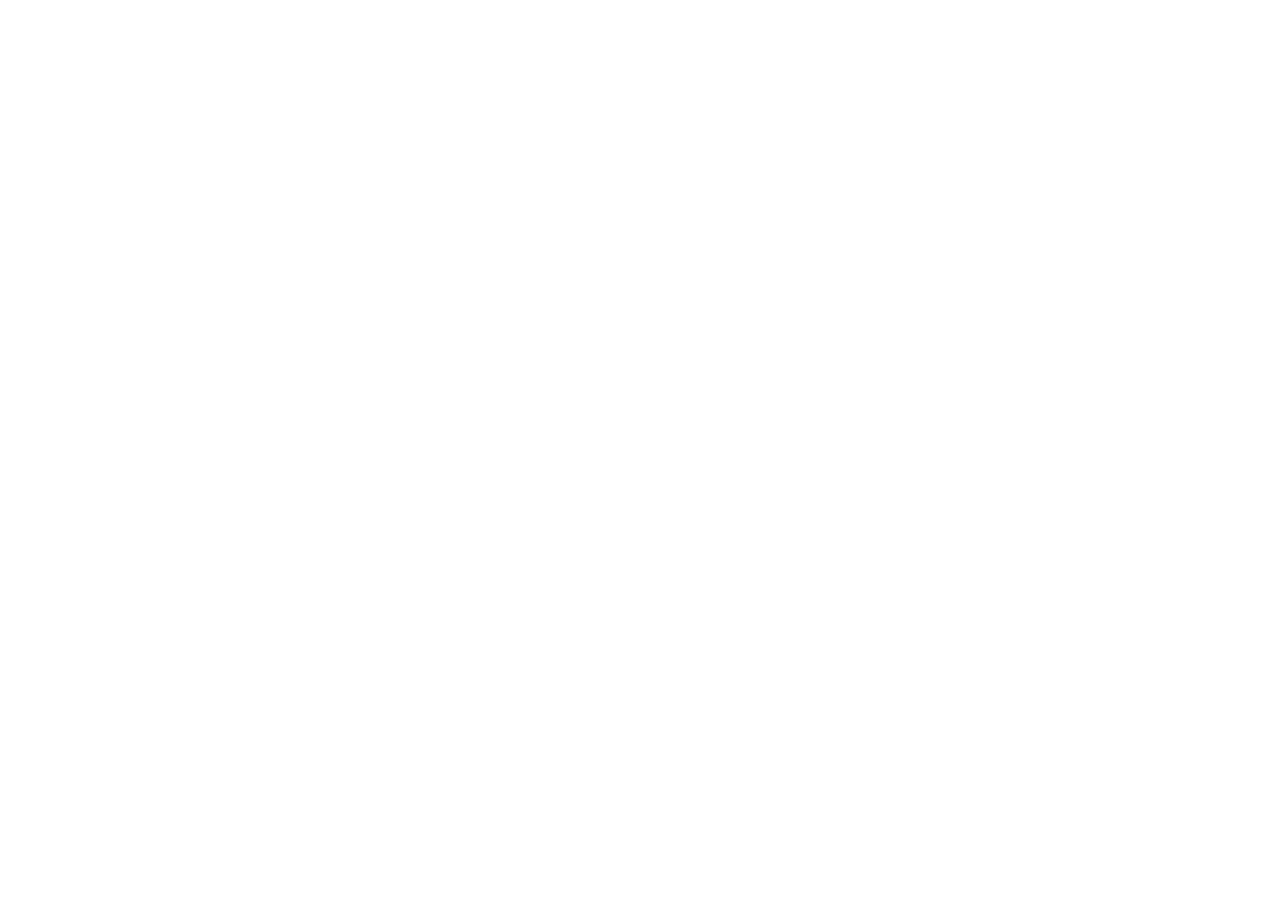
==== index.html @ c0801d6c "Created file setup, created HTML file" ====
<!doctype html>
<html>
<head>
	<meta charset="UTF-8">
	<meta name="handheldfriendly" content="true">
	<meta name="mobileoptimized" content="240">
	<meta name="viewport" content="width=device-width,intial-scale=1">
	<meta name="description" content="Hey, I'm Dani. This is my website.">
	<link href="css/grid.css" rel="stylesheet">
	<link href="css/general.css" rel="stylesheet">
	<title>Meet Dani</title>
</head>
<body>
    
    
    
</body>
</html>
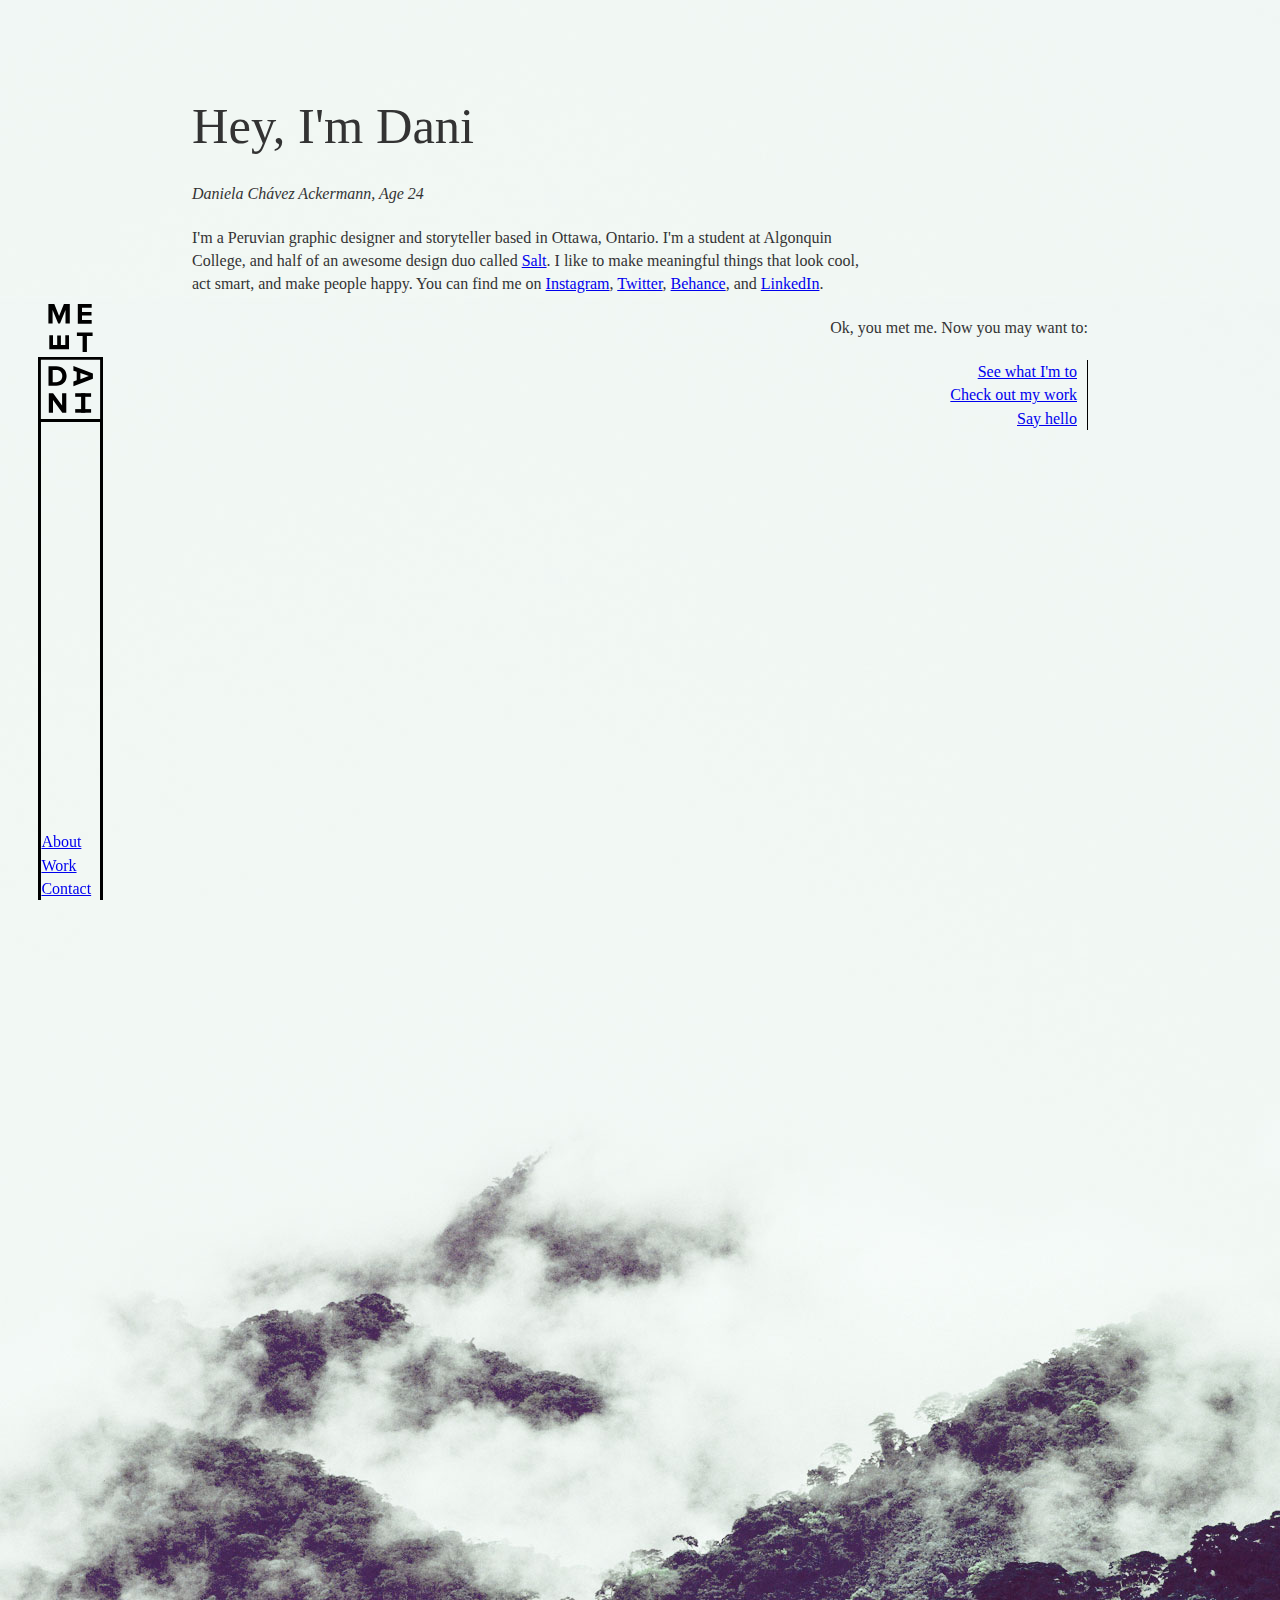
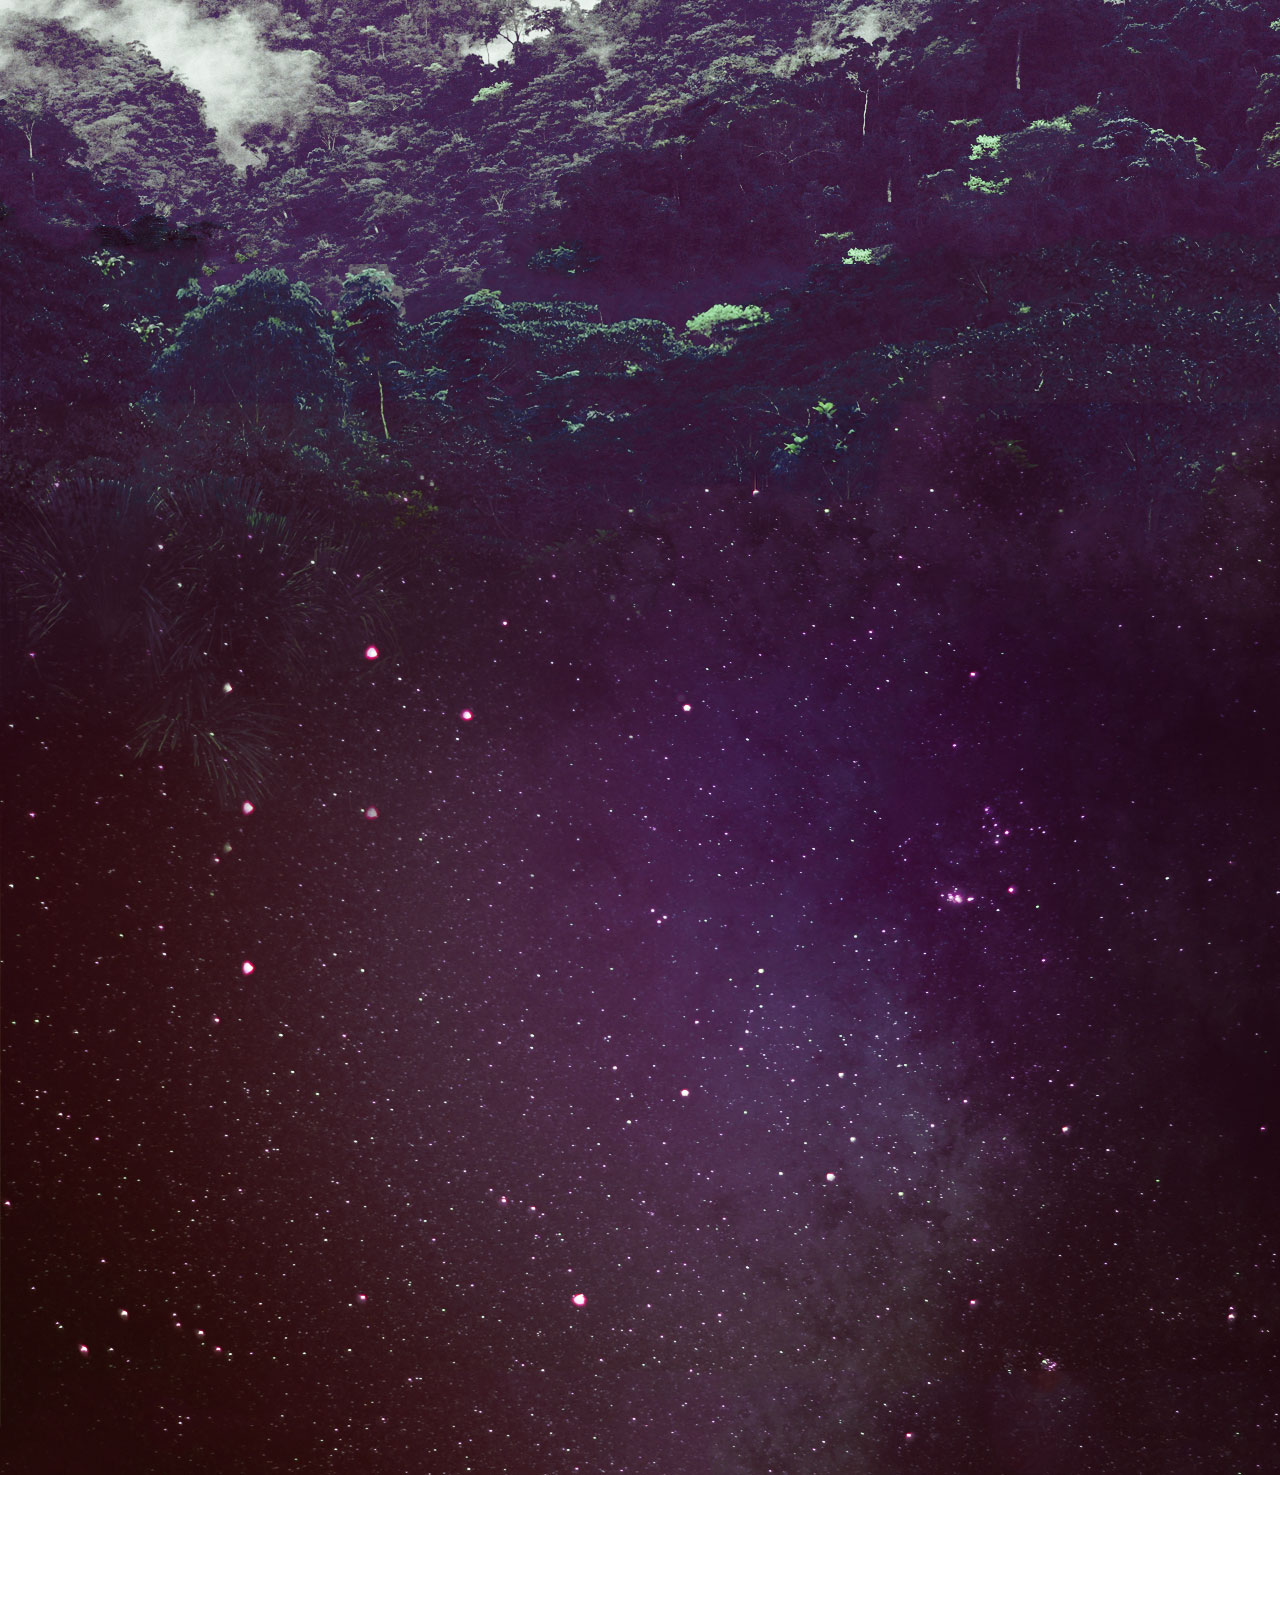
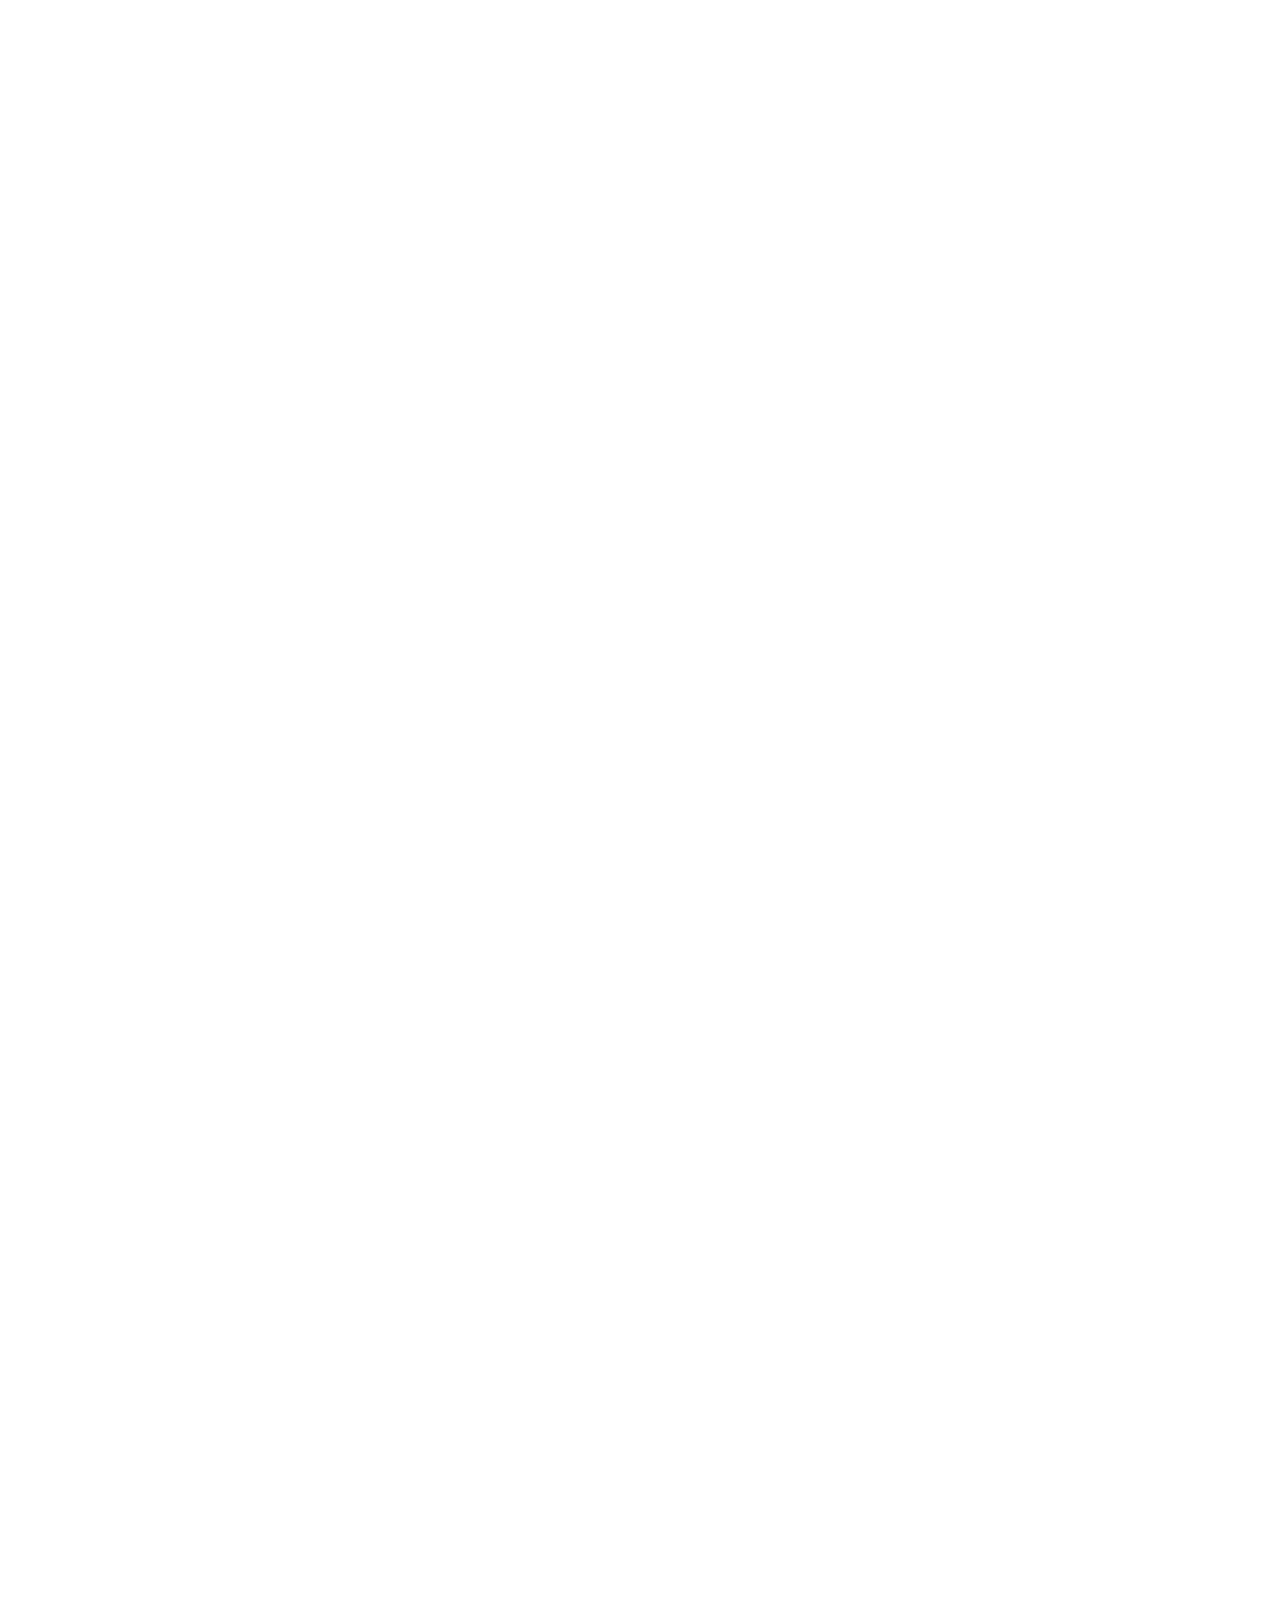
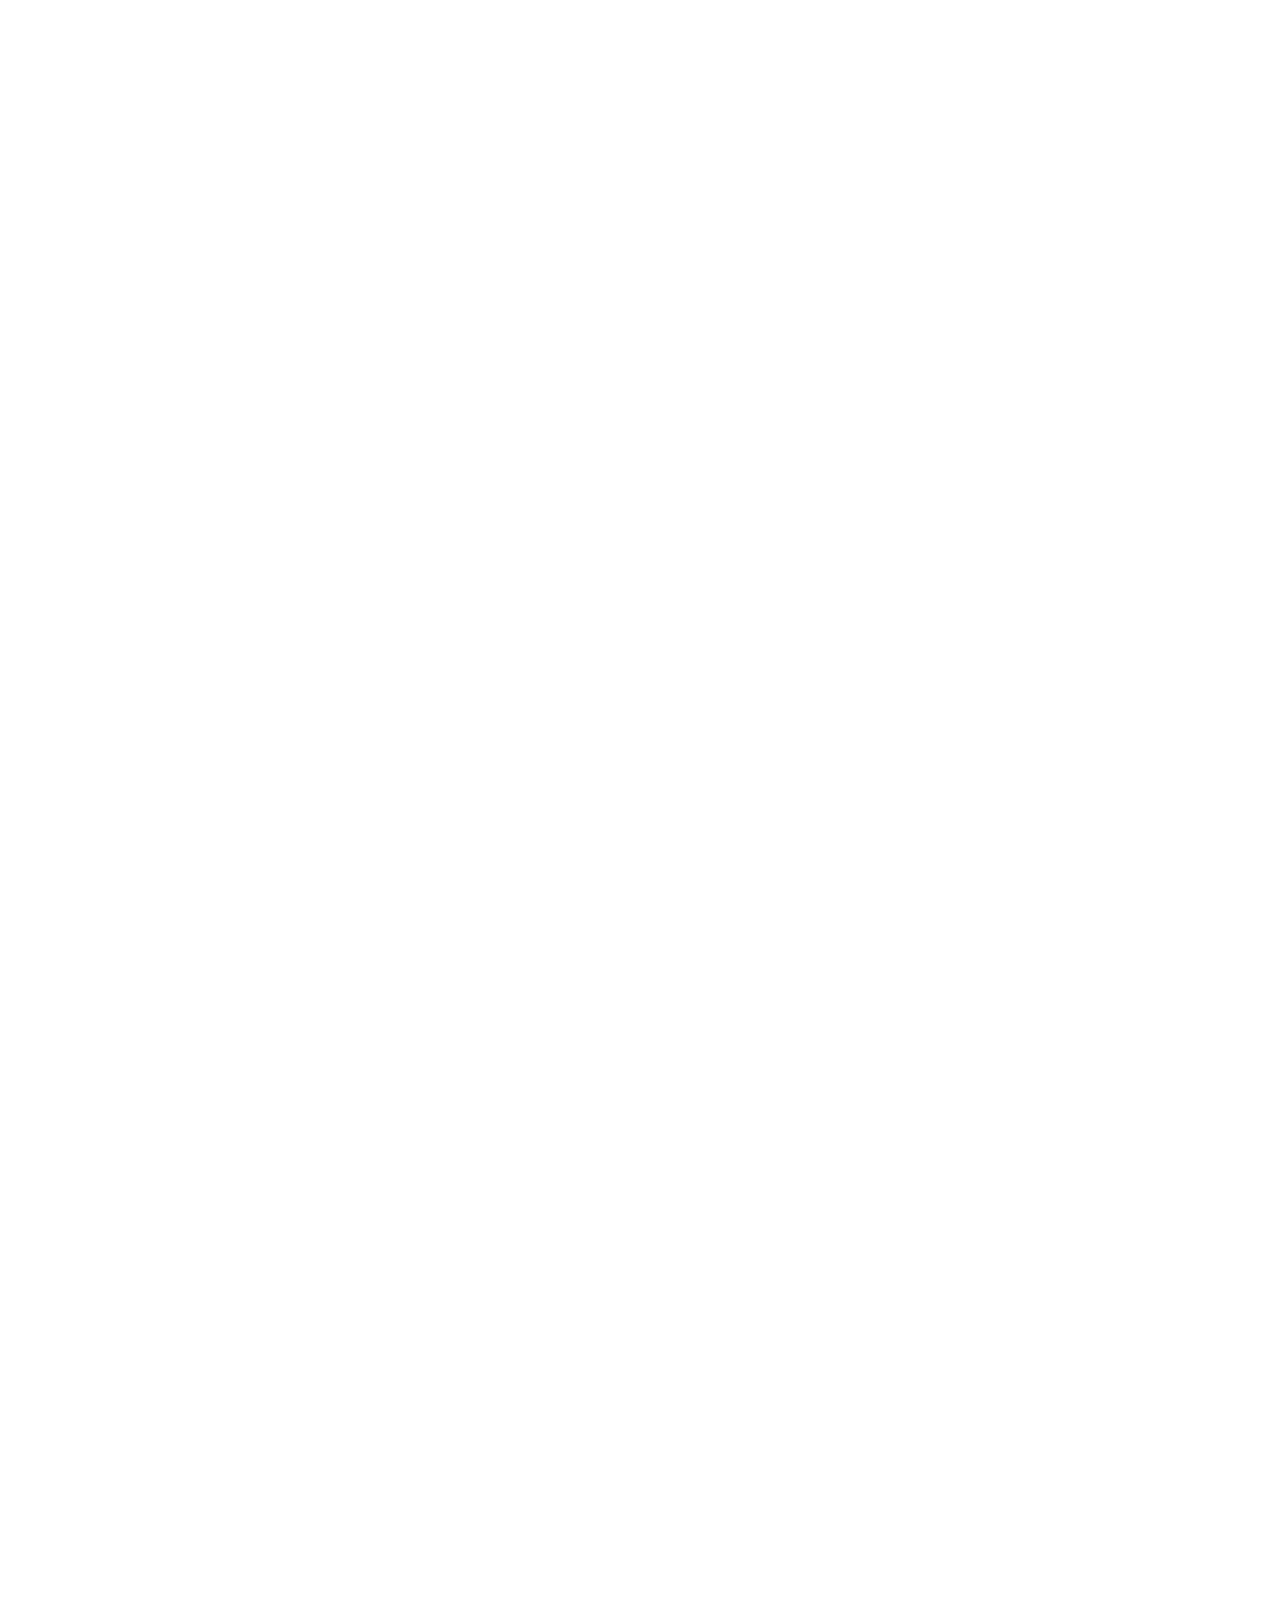
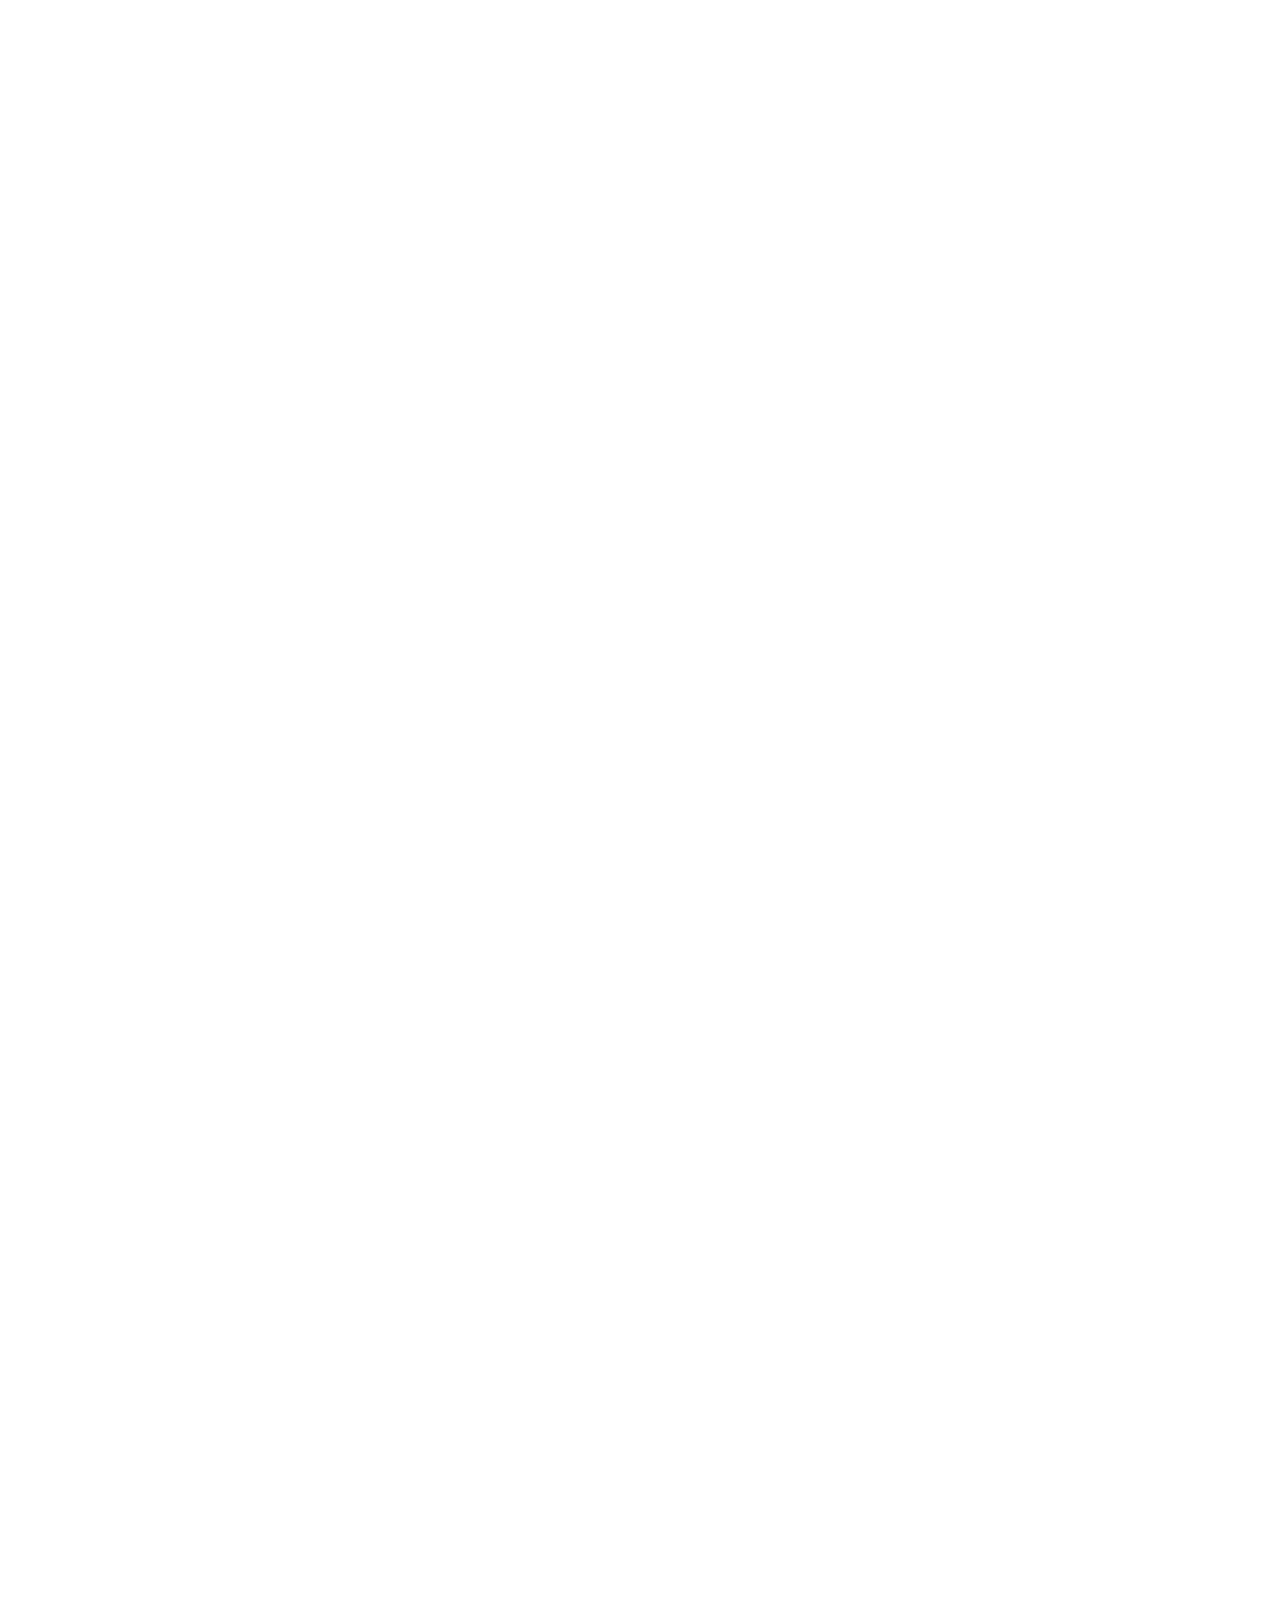
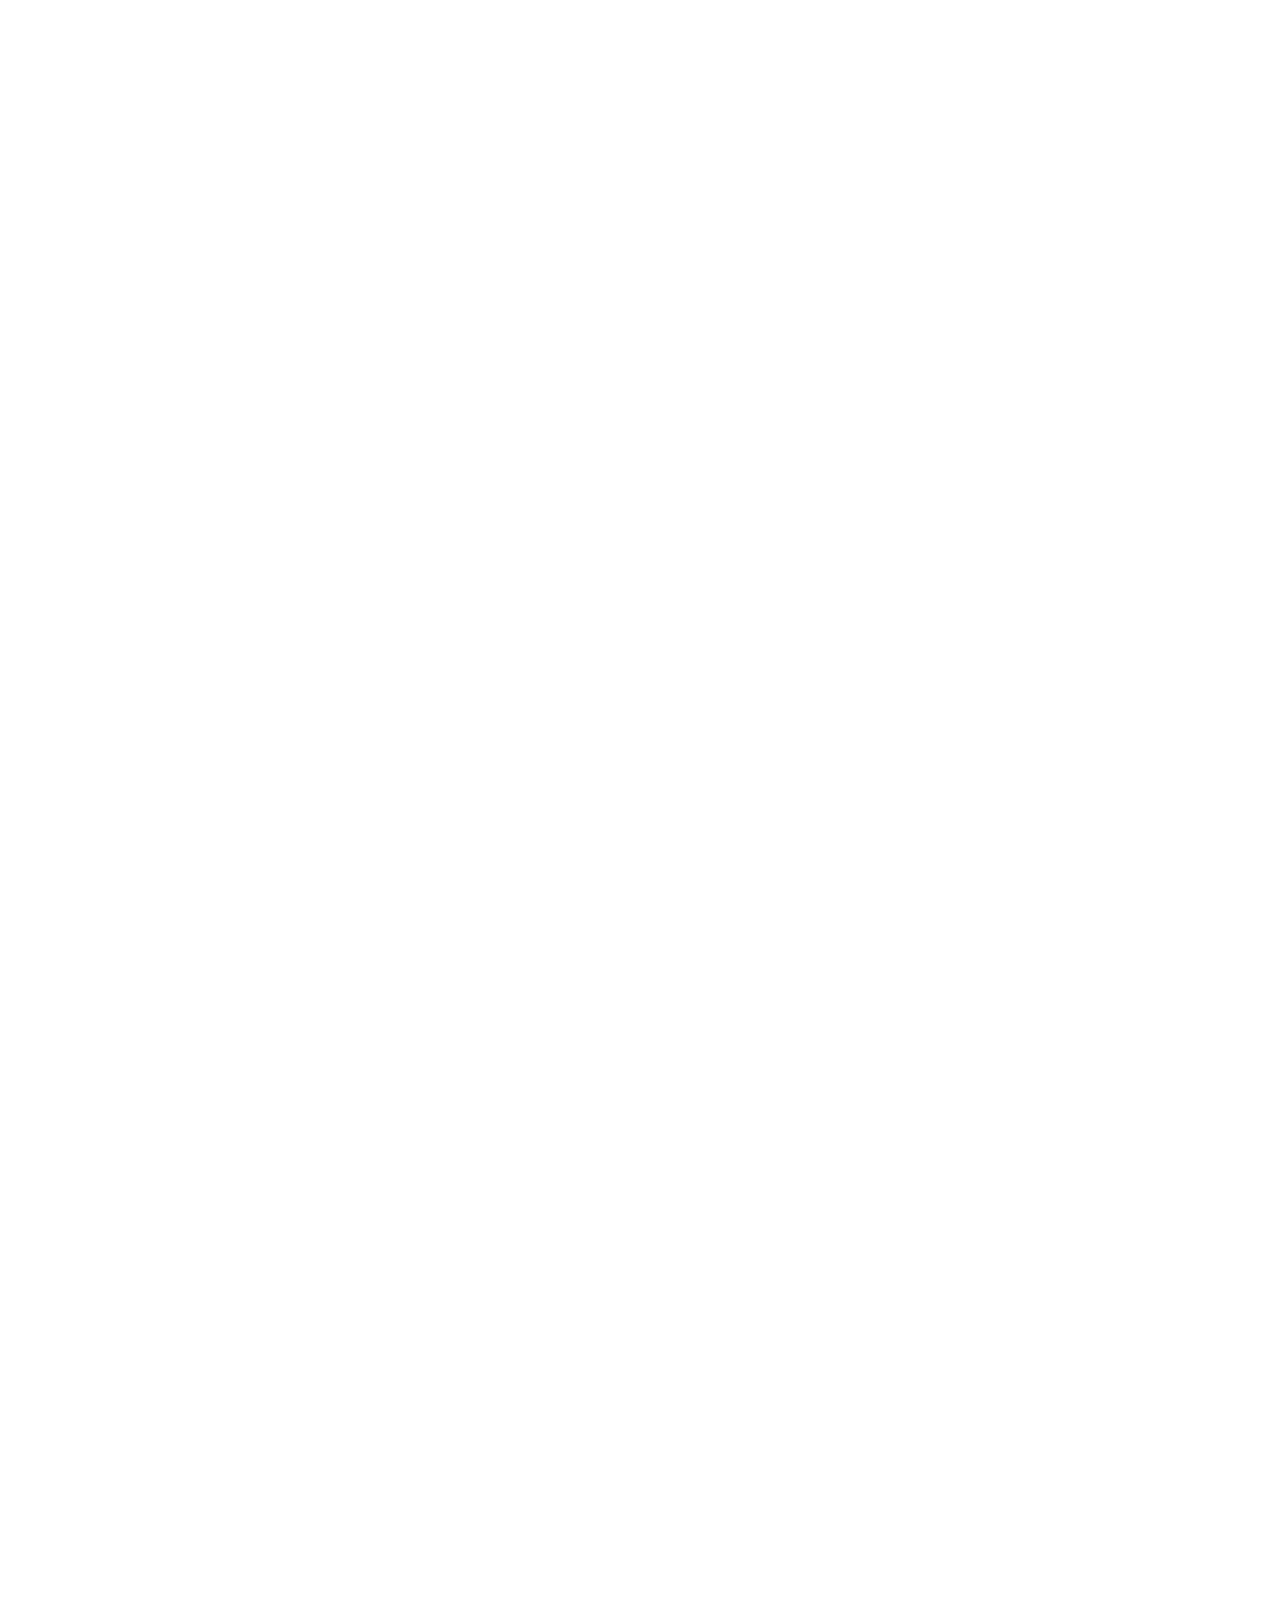
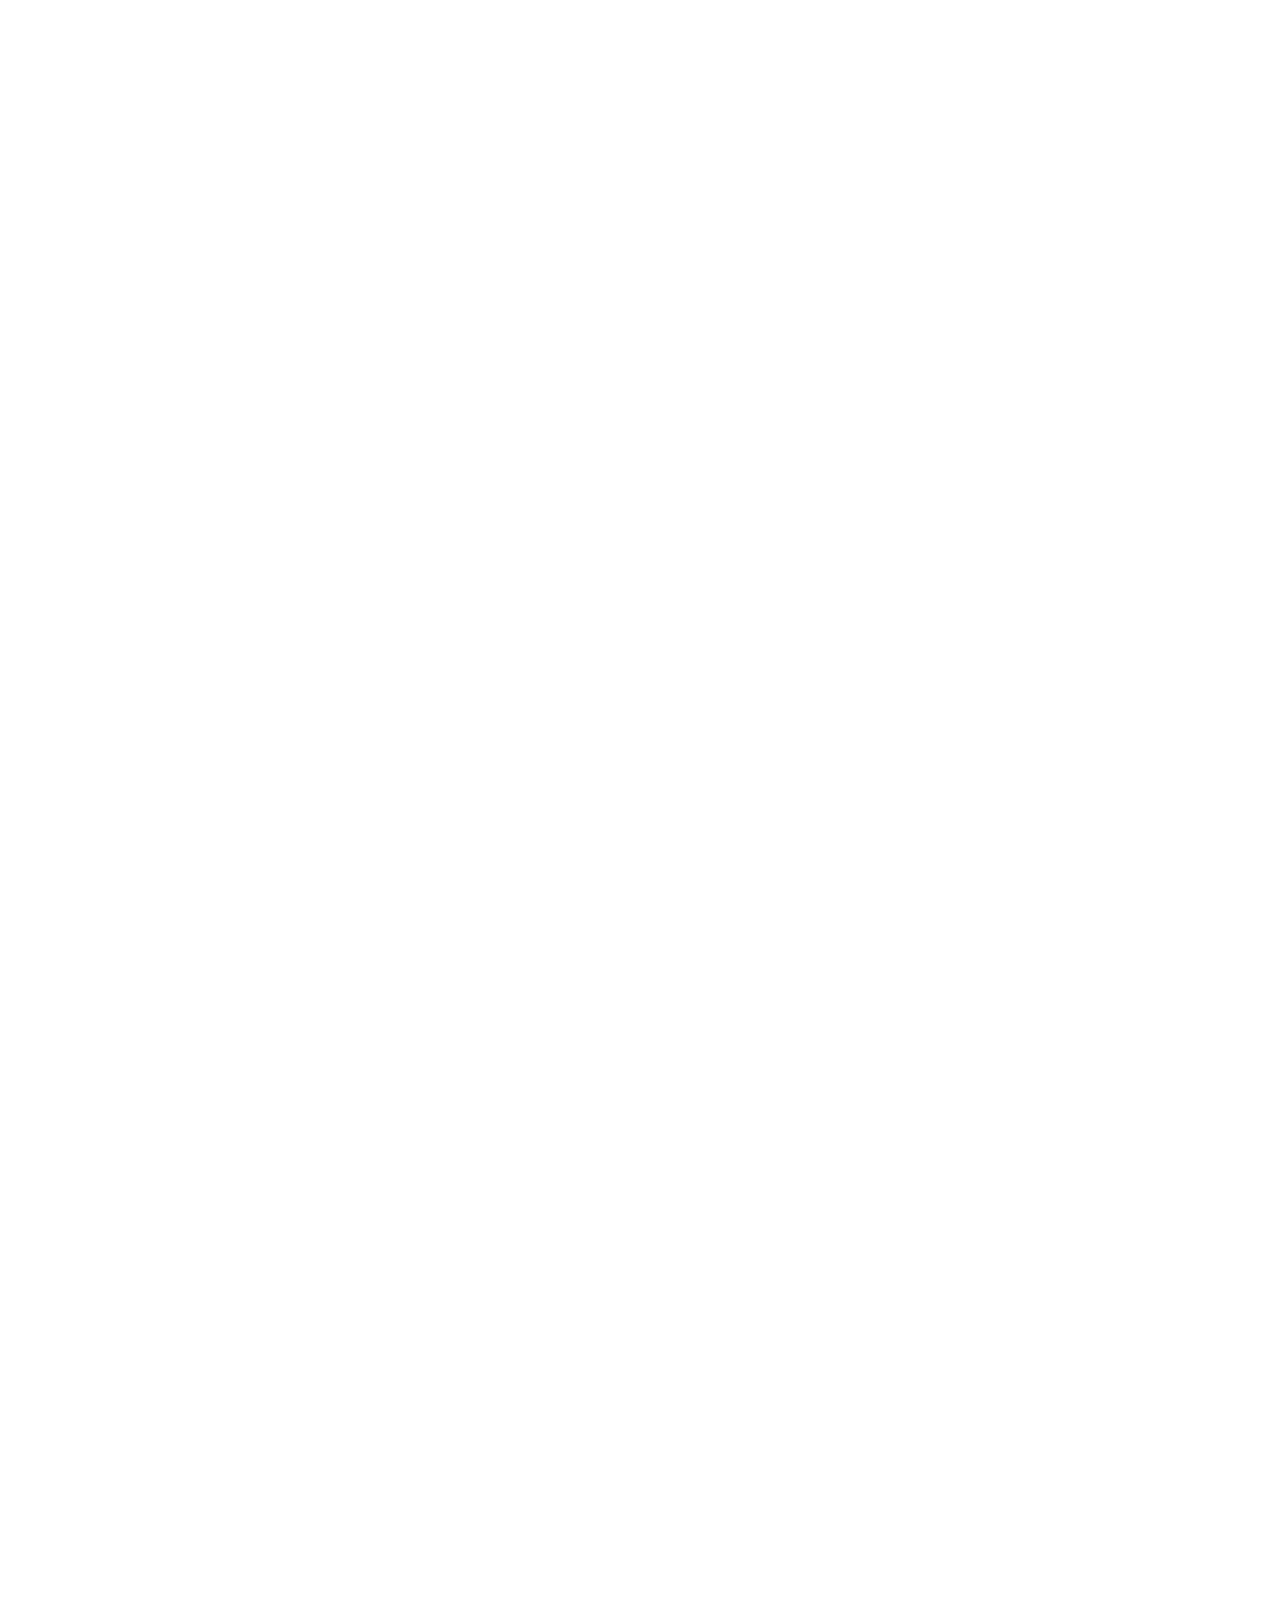
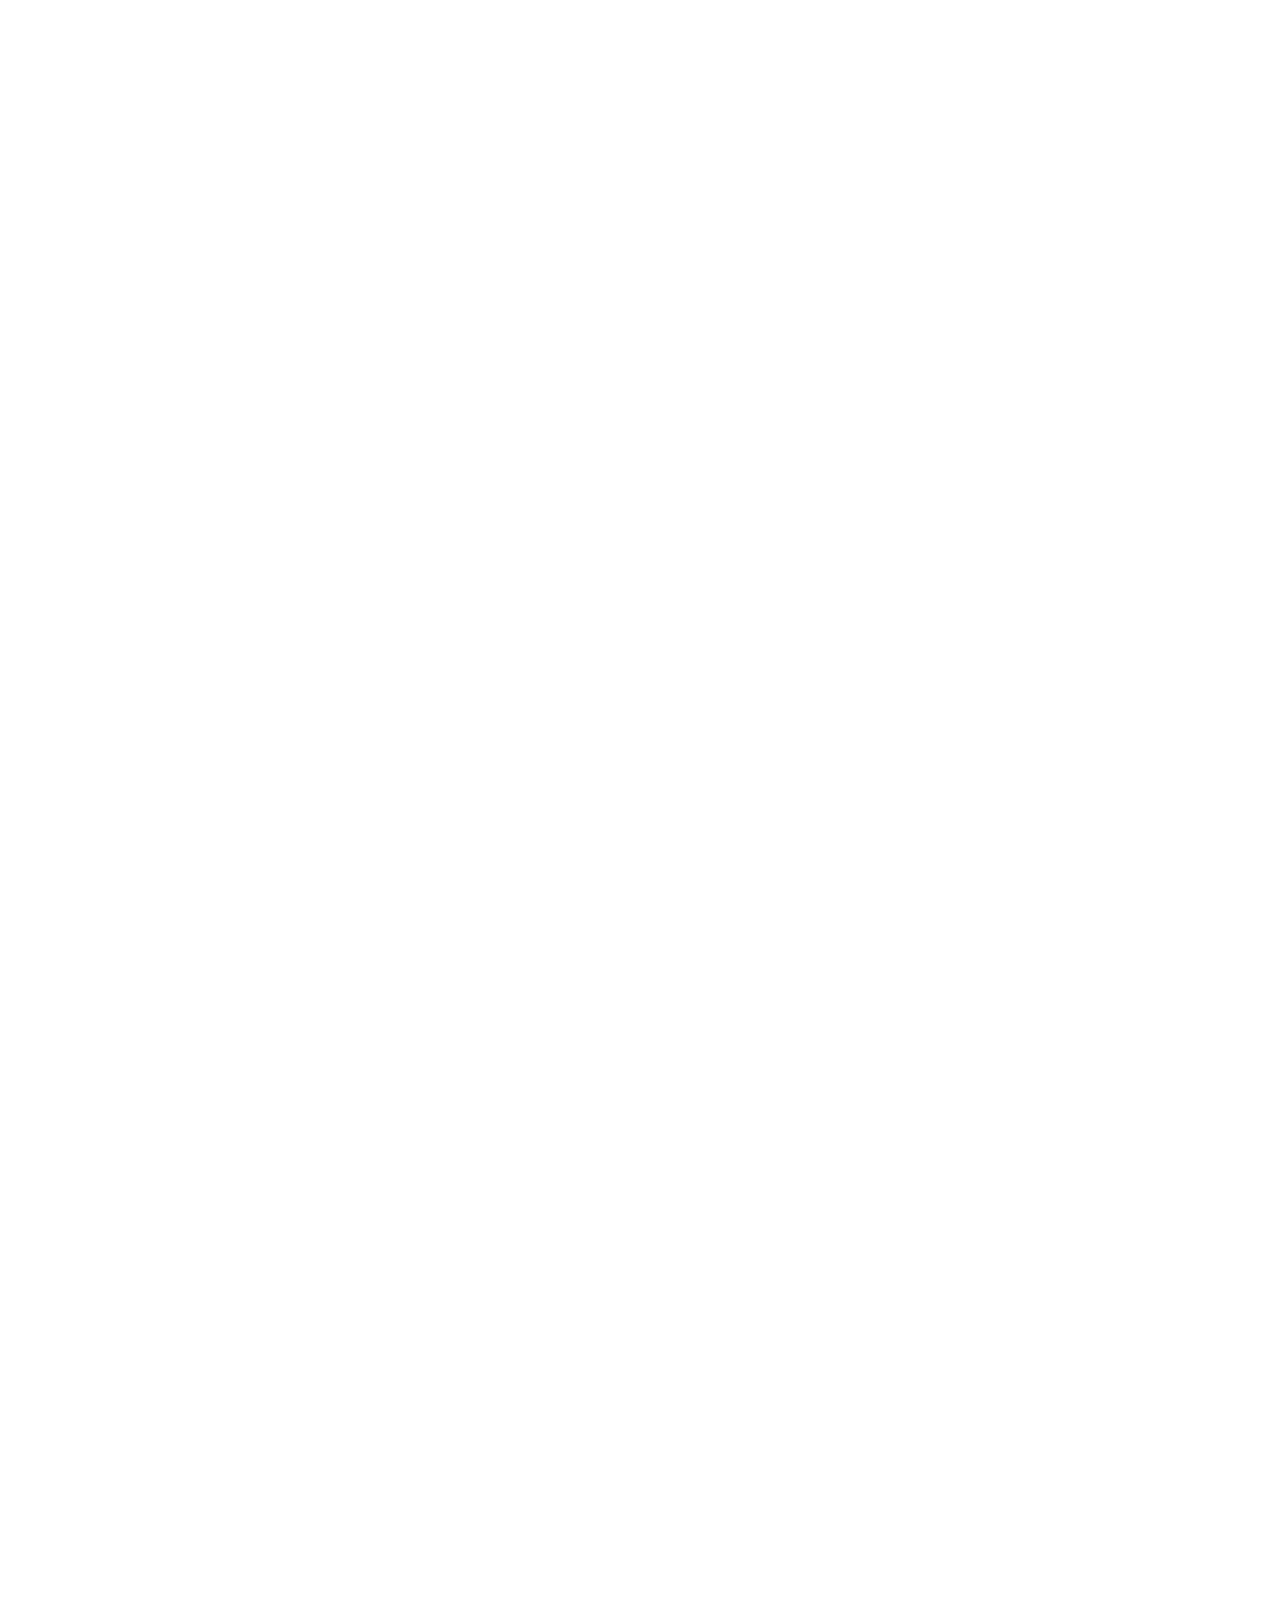
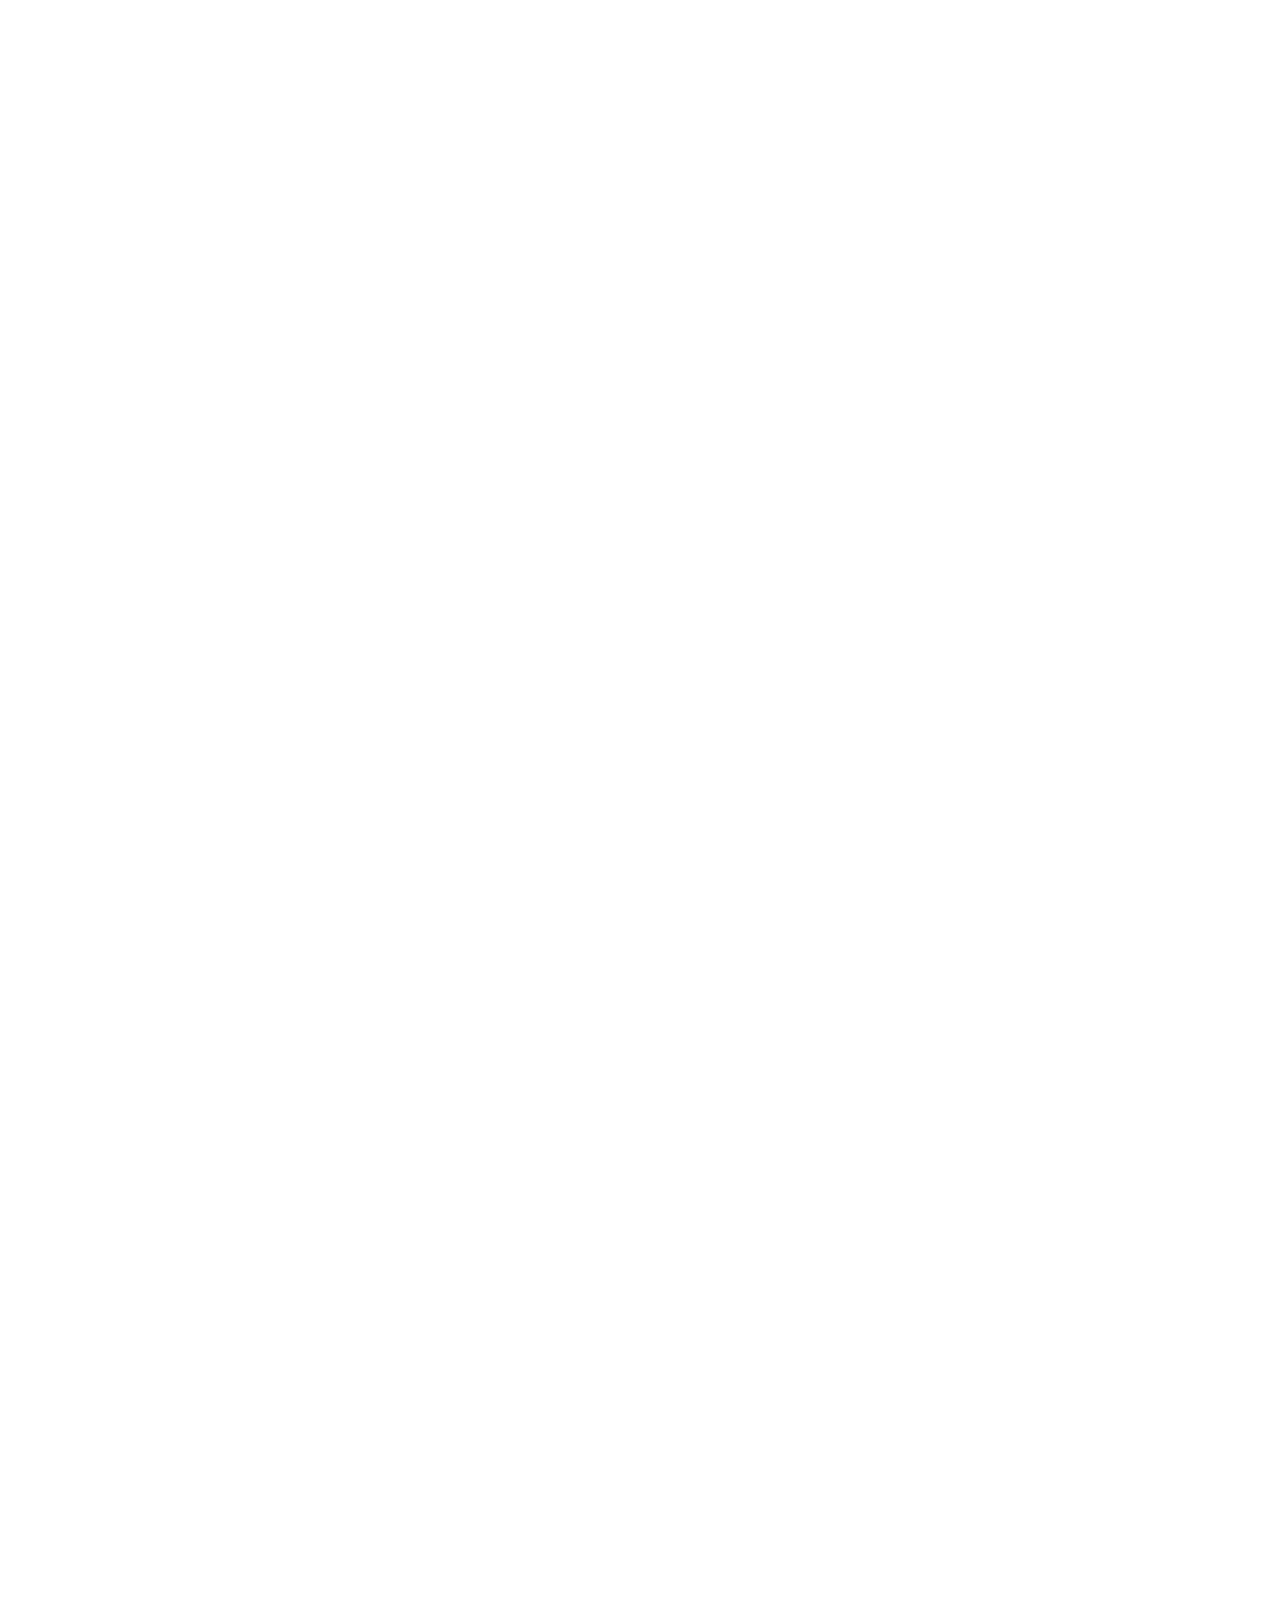
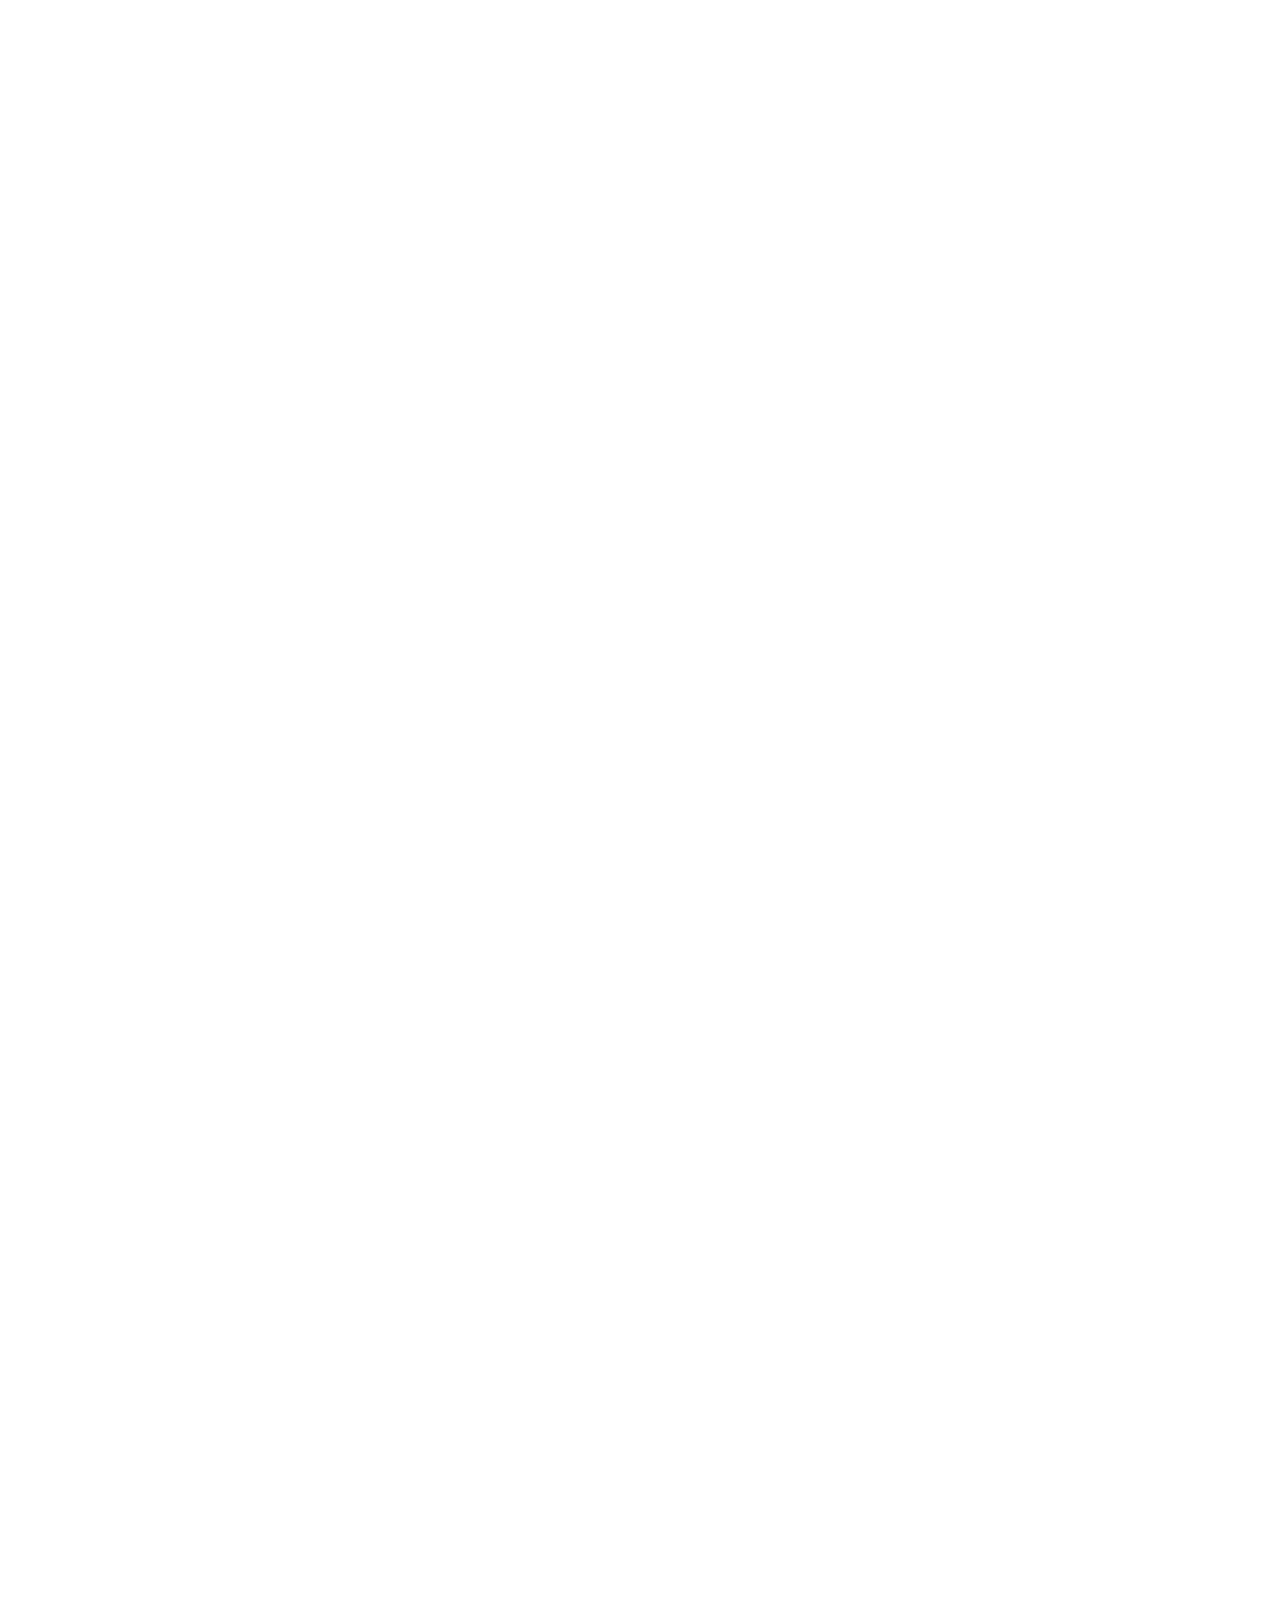
==== commit ec46e8a7: "Added Intro Section" ====
--- a/index.html
+++ b/index.html
@@ -12,7 +12,27 @@
 </head>
 <body>
     
+    <nav>
+        <ul>
+            <a href="#about"><li>About</li></a>
+            <a href="#work"><li>Work</li></a>
+            <a href="#contact"><li>Contact</li></a>
+        </ul>
+    </nav>
     
+    <section>
+        <h1>Hey, I'm Dani</h1>
+        <p><em>Daniela Chávez Ackermann, Age 24</em></p>
+        <p class="unit-l-3-4">I'm a Peruvian graphic designer and storyteller based in Ottawa, Ontario. I'm a student at Algonquin College, and half of an awesome design duo called <a href="http://www.justaddsalt.ca">Salt</a>. I like to make meaningful things that look cool, act smart, and make people happy. You can find me on <a href="http://instagram.com/just_addsalt">Instagram</a>, <a href="http://twitter.com/meet_dani">Twitter</a>, <a href="https://www.behance.net/meet_dani">Behance</a>, and <a href="http://ca.linkedin.com/in/danielachavezackermann/">LinkedIn</a>.</p>
+        <div class="breadcrumb">
+            <p>Ok, you met me. Now you may want to:</p>
+            <ul>
+                <a href="#about"><li>See what I'm to</li></a>
+                <a href="#work"><li>Check out my work</li></a>
+                <a href="#contact"><li>Say hello</li></a>
+            </ul>
+        </div>
+    </section>
     
 </body>
 </html>--- a/css/grid.css
+++ b/css/grid.css
@@ -0,0 +1,357 @@
+.grid {
+  margin: 0 auto;
+  padding: 0;
+  letter-spacing: -0.31em;
+  text-rendering: optimizespeed;
+  display: -webkit-flex;
+  -webkit-flex-flow: row wrap;
+  display: -ms-flexbox;
+  -ms-flex-flow: row wrap;
+}
+
+.grid-bottom {
+  -webkit-align-items: flex-end;
+  -ms-align-items: flex-end;
+}
+
+.grid-middle {
+  -webkit-align-items: center;
+  -ms-align-items: center;
+}
+
+.opera-only :-o-prefocus, .grid {
+  word-spacing: -0.43em;
+}
+
+.unit {
+  letter-spacing: normal;
+  text-rendering: auto;
+  vertical-align: top;
+  word-spacing: normal;
+  display: inline-block;
+  visibility: visible;
+}
+
+.grid-bottom .unit {
+  vertical-align: bottom;
+}
+
+.grid-middle .unit {
+  vertical-align: middle;
+}
+
+.unit-xs-hidden {
+  display: none;
+  visibility: hidden;
+}
+
+.unit-xs-1 {
+  display: block;
+  visibility: visible;
+  width: 100%;
+}
+
+.unit-offset-xs-0 {
+  margin-left: 0;
+}
+
+.unit-xs-1-2 {
+  width: 50.0000%;
+}
+
+.unit-offset-xs-1-2 {
+  margin-left: 50.0000%;
+}
+
+.unit-xs-1-3 {
+  width: 33.3333%;
+}
+
+.unit-offset-xs-1-3 {
+  margin-left: 33.3333%;
+}
+
+.unit-xs-2-3 {
+  width: 66.6667%;
+}
+
+.unit-offset-xs-2-3 {
+  margin-left: 66.6667%;
+}
+
+.unit-xs-1-2,.unit-xs-1-3,.unit-xs-2-3 {
+  display: inline-block;
+  visibility: visible;
+}
+
+@media only screen and (min-width: 25em) {
+
+.unit-s-hidden {
+  display: none;
+  visibility: hidden;
+}
+
+.unit-s-1 {
+  display: block;
+  visibility: visible;
+  width: 100%;
+}
+
+.unit-offset-s-0 {
+  margin-left: 0;
+}
+
+.unit-s-1-2 {
+  width: 50.0000%;
+}
+
+.unit-offset-s-1-2 {
+  margin-left: 50.0000%;
+}
+
+.unit-s-1-3 {
+  width: 33.3333%;
+}
+
+.unit-offset-s-1-3 {
+  margin-left: 33.3333%;
+}
+
+.unit-s-2-3 {
+  width: 66.6667%;
+}
+
+.unit-offset-s-2-3 {
+  margin-left: 66.6667%;
+}
+
+.unit-s-1-2,.unit-s-1-3,.unit-s-2-3 {
+  display: inline-block;
+  visibility: visible;
+}
+
+}
+
+@media only screen and (min-width: 38em) {
+
+.unit-m-hidden {
+  display: none;
+  visibility: hidden;
+}
+
+.unit-m-1 {
+  display: block;
+  visibility: visible;
+  width: 100%;
+}
+
+.unit-offset-m-0 {
+  margin-left: 0;
+}
+
+.unit-m-1-2 {
+  width: 50.0000%;
+}
+
+.unit-offset-m-1-2 {
+  margin-left: 50.0000%;
+}
+
+.unit-m-1-3 {
+  width: 33.3333%;
+}
+
+.unit-offset-m-1-3 {
+  margin-left: 33.3333%;
+}
+
+.unit-m-2-3 {
+  width: 66.6667%;
+}
+
+.unit-offset-m-2-3 {
+  margin-left: 66.6667%;
+}
+
+.unit-m-1-4 {
+  width: 25.0000%;
+}
+
+.unit-offset-m-1-4 {
+  margin-left: 25.0000%;
+}
+
+.unit-m-3-4 {
+  width: 75.0000%;
+}
+
+.unit-offset-m-3-4 {
+  margin-left: 75.0000%;
+}
+
+.unit-m-1-5 {
+  width: 20.0000%;
+}
+
+.unit-offset-m-1-5 {
+  margin-left: 20.0000%;
+}
+
+.unit-m-2-5 {
+  width: 40.0000%;
+}
+
+.unit-offset-m-2-5 {
+  margin-left: 40.0000%;
+}
+
+.unit-m-3-5 {
+  width: 60.0000%;
+}
+
+.unit-offset-m-3-5 {
+  margin-left: 60.0000%;
+}
+
+.unit-m-4-5 {
+  width: 80.0000%;
+}
+
+.unit-offset-m-4-5 {
+  margin-left: 80.0000%;
+}
+
+.unit-m-1-6 {
+  width: 16.6667%;
+}
+
+.unit-offset-m-1-6 {
+  margin-left: 16.6667%;
+}
+
+.unit-m-5-6 {
+  width: 83.3333%;
+}
+
+.unit-offset-m-5-6 {
+  margin-left: 83.3333%;
+}
+
+.unit-m-1-2,.unit-m-1-3,.unit-m-2-3,.unit-m-1-4,.unit-m-3-4,.unit-m-1-5,.unit-m-2-5,.unit-m-3-5,.unit-m-4-5,.unit-m-1-6,.unit-m-5-6 {
+  display: inline-block;
+  visibility: visible;
+}
+
+}
+
+@media only screen and (min-width: 60em) {
+
+.unit-l-hidden {
+  display: none;
+  visibility: hidden;
+}
+
+.unit-l-1 {
+  display: block;
+  visibility: visible;
+  width: 100%;
+}
+
+.unit-offset-l-0 {
+  margin-left: 0;
+}
+
+.unit-l-1-2 {
+  width: 50.0000%;
+}
+
+.unit-offset-l-1-2 {
+  margin-left: 50.0000%;
+}
+
+.unit-l-1-3 {
+  width: 33.3333%;
+}
+
+.unit-offset-l-1-3 {
+  margin-left: 33.3333%;
+}
+
+.unit-l-2-3 {
+  width: 66.6667%;
+}
+
+.unit-offset-l-2-3 {
+  margin-left: 66.6667%;
+}
+
+.unit-l-1-4 {
+  width: 25.0000%;
+}
+
+.unit-offset-l-1-4 {
+  margin-left: 25.0000%;
+}
+
+.unit-l-3-4 {
+  width: 75.0000%;
+}
+
+.unit-offset-l-3-4 {
+  margin-left: 75.0000%;
+}
+
+.unit-l-1-5 {
+  width: 20.0000%;
+}
+
+.unit-offset-l-1-5 {
+  margin-left: 20.0000%;
+}
+
+.unit-l-2-5 {
+  width: 40.0000%;
+}
+
+.unit-offset-l-2-5 {
+  margin-left: 40.0000%;
+}
+
+.unit-l-3-5 {
+  width: 60.0000%;
+}
+
+.unit-offset-l-3-5 {
+  margin-left: 60.0000%;
+}
+
+.unit-l-4-5 {
+  width: 80.0000%;
+}
+
+.unit-offset-l-4-5 {
+  margin-left: 80.0000%;
+}
+
+.unit-l-1-6 {
+  width: 16.6667%;
+}
+
+.unit-offset-l-1-6 {
+  margin-left: 16.6667%;
+}
+
+.unit-l-5-6 {
+  width: 83.3333%;
+}
+
+.unit-offset-l-5-6 {
+  margin-left: 83.3333%;
+}
+
+.unit-l-1-2,.unit-l-1-3,.unit-l-2-3,.unit-l-1-4,.unit-l-3-4,.unit-l-1-5,.unit-l-2-5,.unit-l-3-5,.unit-l-4-5,.unit-l-1-6,.unit-l-5-6 {
+  display: inline-block;
+  visibility: visible;
+}
+
+}
--- a/css/general.css
+++ b/css/general.css
@@ -0,0 +1,140 @@
+/* CSS */
+
+/*Colours*/
+
+* {
+    margin: 0;
+    padding: 0;
+}
+
+*,
+*:after,
+*::before {
+	-webkit-box-sizing: border-box;
+	-moz-box-sizing: border-box;
+	box-sizing: border-box;
+    margin: 0;
+    padding: 0;
+}
+
+::selection {
+	background-color: rgba(77, 87, 96, .1);
+}
+
+.flex-img {
+    display: block;
+    width: 100%;
+    margin: 0 auto;
+}
+
+html {font-size: 1em;}
+
+body {
+    background: white url(../images/background-image.jpg) no-repeat top center;
+    background-size: 100%; 
+    font-family: 'Libre Baskerville', serif;
+    font-weight: 400;
+    line-height: 1.45;
+    color: #333;
+    height: 1000rem;
+}
+
+p {margin-bottom: 1.3em;}
+
+h1, h2, h3, h4 {
+  margin: 1.414em 0 0.5em;
+  font-weight: inherit;
+  line-height: 1.2;
+}
+
+h1 {
+  margin-top: 6rem;
+  font-size: 3.157em;
+}
+
+h2 {font-size: 2.369em;}
+
+h3 {font-size: 1.777em;}
+
+h4 {font-size: 1.333em;}
+
+small, .font_small {font-size: 0.75em;}
+
+nav {
+    display: block;
+    position: fixed;
+    bottom: 0;
+    left: 3%;
+    height: 70%;
+    max-height: 30rem;
+    border-right: solid 3px black;
+    border-left: solid 3px black;
+    width:65px;
+}
+
+nav::before {
+    content: '';
+    width: 65px;
+    background: transparent url(../images/meet-dani.svg) no-repeat bottom center;
+    height: 119px;
+    position: absolute;
+    top:-117px;
+    left: -3px;
+}
+
+nav ul {
+    position: absolute;
+    width: 100%;
+    bottom: 0;
+}
+
+ul {
+    list-style-type: none;
+    
+}
+
+section {
+    max-width: 70%;
+    margin: 0 auto;
+}
+
+.breadcrumb {
+    float: right;
+    text-align: right;
+}
+
+.breadcrumb > ul {
+    border-right: solid 1px black;
+}
+
+.breadcrumb > ul a {
+    position: relative;
+    right: 10px;
+    transition: all 300ms ease;
+}
+
+.breadcrumb > ul a:hover {
+    right: 40px;
+}
+
+.breadcrumb > ul li {
+    position: relative;
+}
+
+.breadcrumb > ul li:before {
+    content: '';
+    position: absolute;
+    top: 10px;
+    right: -10px;
+    background-color: black;
+    height: 1px;
+    width: 0;
+    transition: all 300ms ease;
+}
+
+.breadcrumb > ul li:hover:before {
+    right: -40px;
+    width: 30px;
+}
+
+
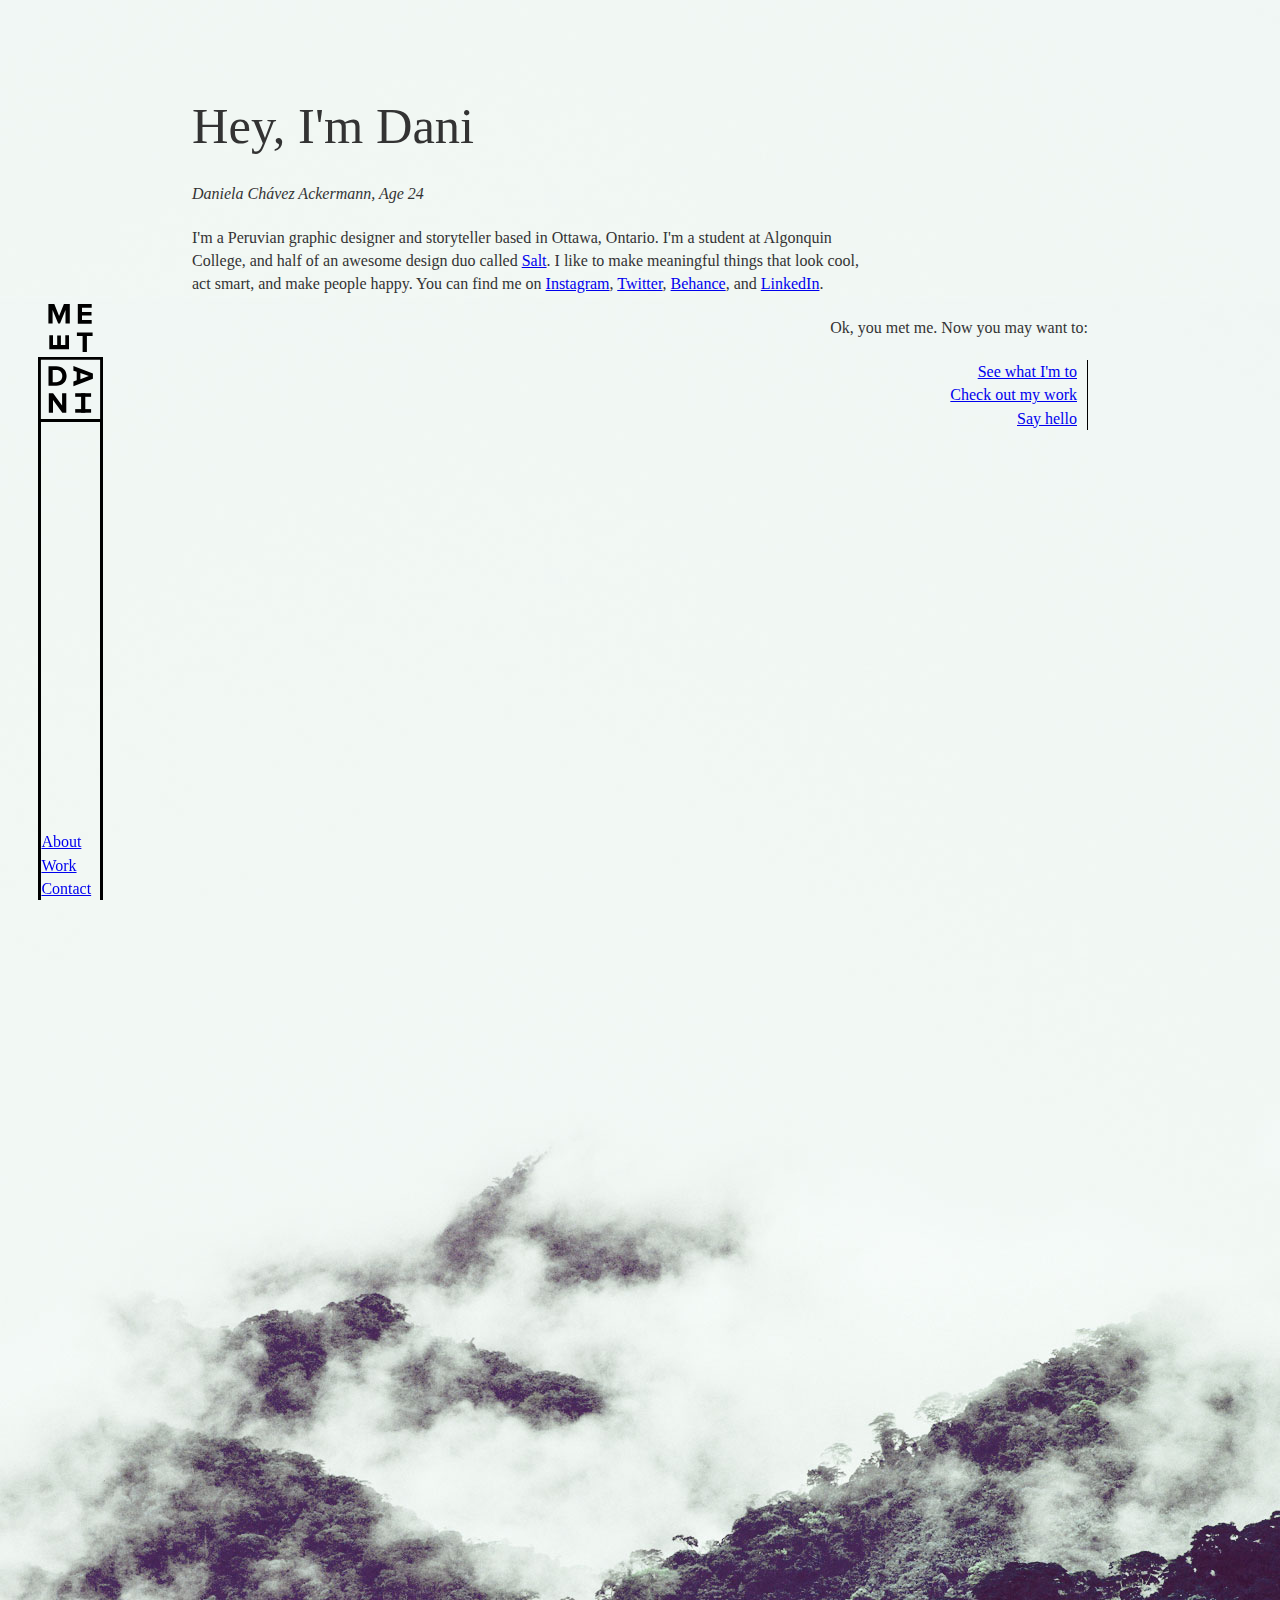
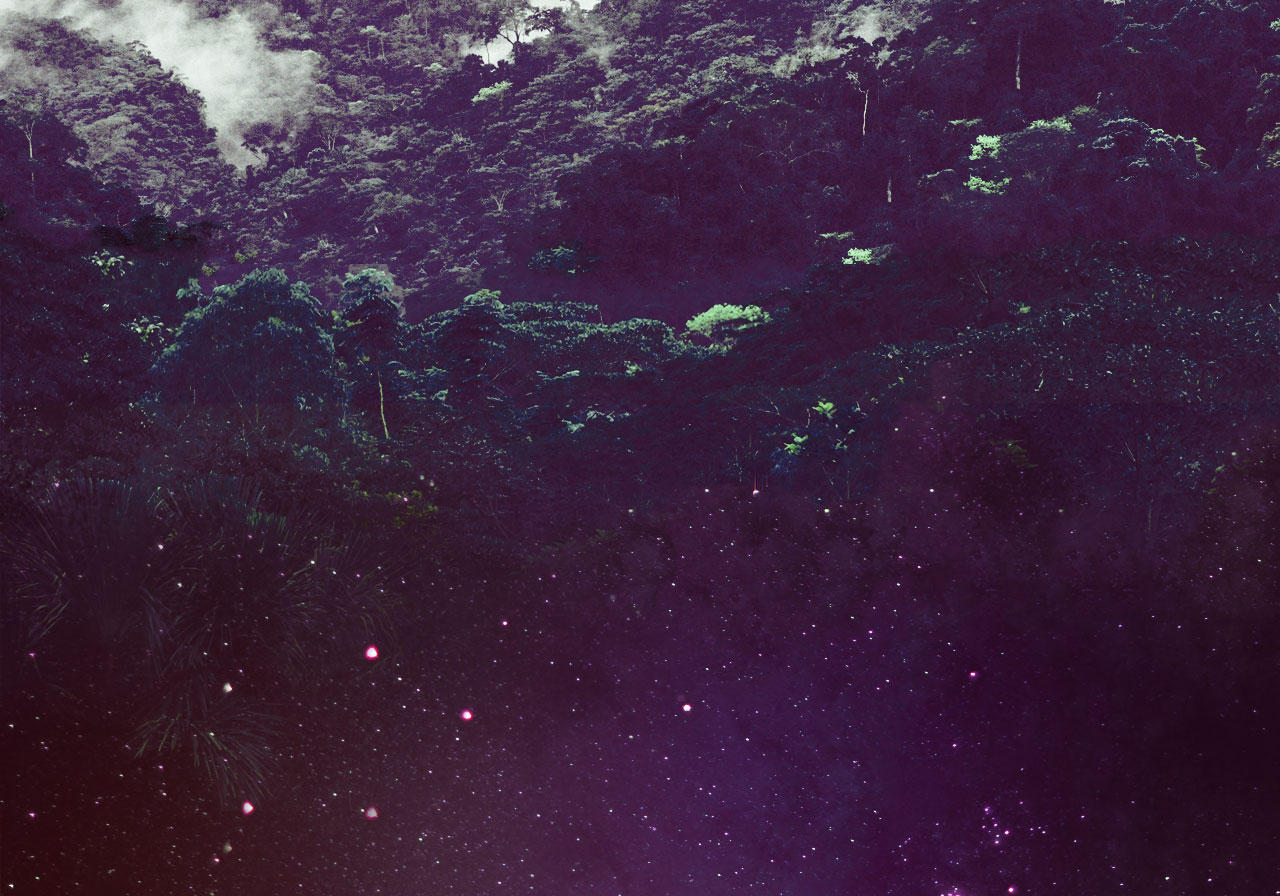
==== commit 23eba2c2: "404 Page, Robors & Humans Created" ====
--- a/index.html
+++ b/index.html
@@ -34,5 +34,7 @@
         </div>
     </section>
     
+    <div id="ilike"><div id="ilikecontent"><p>I like words, William Shatner, quantum physics, synonyms, ancient aliens, rocks, the ocean, tacos, Reddit, yoga, my sister, math, front-end coding, big type, puzzles, Harry Potter, thin fabric, Archer, my dog, biology, sundaes, rock n’ roll, dancing, “dancing”, a dude called Jared, the Comedy Network, Game of Thrones, laughing my ass off, my home country, beer, books, taking photos, people-watching, Cape Town, fútbol, Spanish, horror movies, nerdy things, setting friends up, Yoda, bass, not having a cell phone, road trip games, playing cards, poker, barbecue, line art, bright colours, pisco sours, chocolate cake, and your face.</p></div></div>
+    
 </body>
 </html>--- a/css/general.css
+++ b/css/general.css
@@ -36,7 +36,7 @@
     font-weight: 400;
     line-height: 1.45;
     color: #333;
-    height: 1000rem;
+    height: 150rem;
 }
 
 p {margin-bottom: 1.3em;}
@@ -137,4 +137,70 @@
     width: 30px;
 }
 
-
+#ilike {
+    color: #62ae93;
+    font-family: Helvetica Neue, sans-serif;
+    position: absolute;
+	width: 18em;
+	height: 50em;
+	bottom: 0;
+	left: 50%;
+    top: -40rem;
+	margin-left: -9em;
+	font-size: 350%;
+	font-weight: bold;
+	text-align: justify;
+	overflow: hidden;
+	transform-origin: 50% 100%;
+	transform: perspective(300px) rotateX(25deg);
+}
+
+#ilike:after {
+	position: absolute;
+	content: ' ';
+	left: 0;
+	right: 0;
+	top: 0;
+	bottom: 60%;
+    /*background-image: -webkit-linear-gradient(top, rgba(0,0,0,1) 0%, transparent 100%);
+	background-image: -moz-linear-gradient(top, rgba(0,0,0,1) 0%, transparent 100%);
+	background-image: -ms-linear-gradient(top, rgba(0,0,0,1) 0%, transparent 100%);
+	background-image: -o-linear-gradient(top, rgba(0,0,0,1) 0%, transparent 100%);
+	background-image: linear-gradient(top, rgba(0,0,0,1) 0%, transparent 100%);*/
+	pointer-events: none;
+}
+
+#ilikecontent {
+    position: absolute;
+	top: 100%;
+    -webkit-animation: scroll 100s linear 4s infinite;
+	-moz-animation: scroll 100s linear 4s infinite;
+	-ms-animation: scroll 100s linear 4s infinite;
+	-o-animation: scroll 100s linear 4s infinite;
+	animation: scroll 100s linear 4s infinite;
+}
+
+@-webkit-keyframes scroll {
+	0% { top: 100%; }
+	100% { top: -170%; }
+}
+
+@-moz-keyframes scroll {
+	0% { top: 100%; }
+	100% { top: -170%; }
+}
+
+@-ms-keyframes scroll {
+	0% { top: 100%; }
+	100% { top: -170%; }
+}
+
+@-o-keyframes scroll {
+	0% { top: 100%; }
+	100% { top: -170%; }
+}
+
+@keyframes scroll {
+	0% { top: 100%; }
+	100% { top: -170%; }
+}
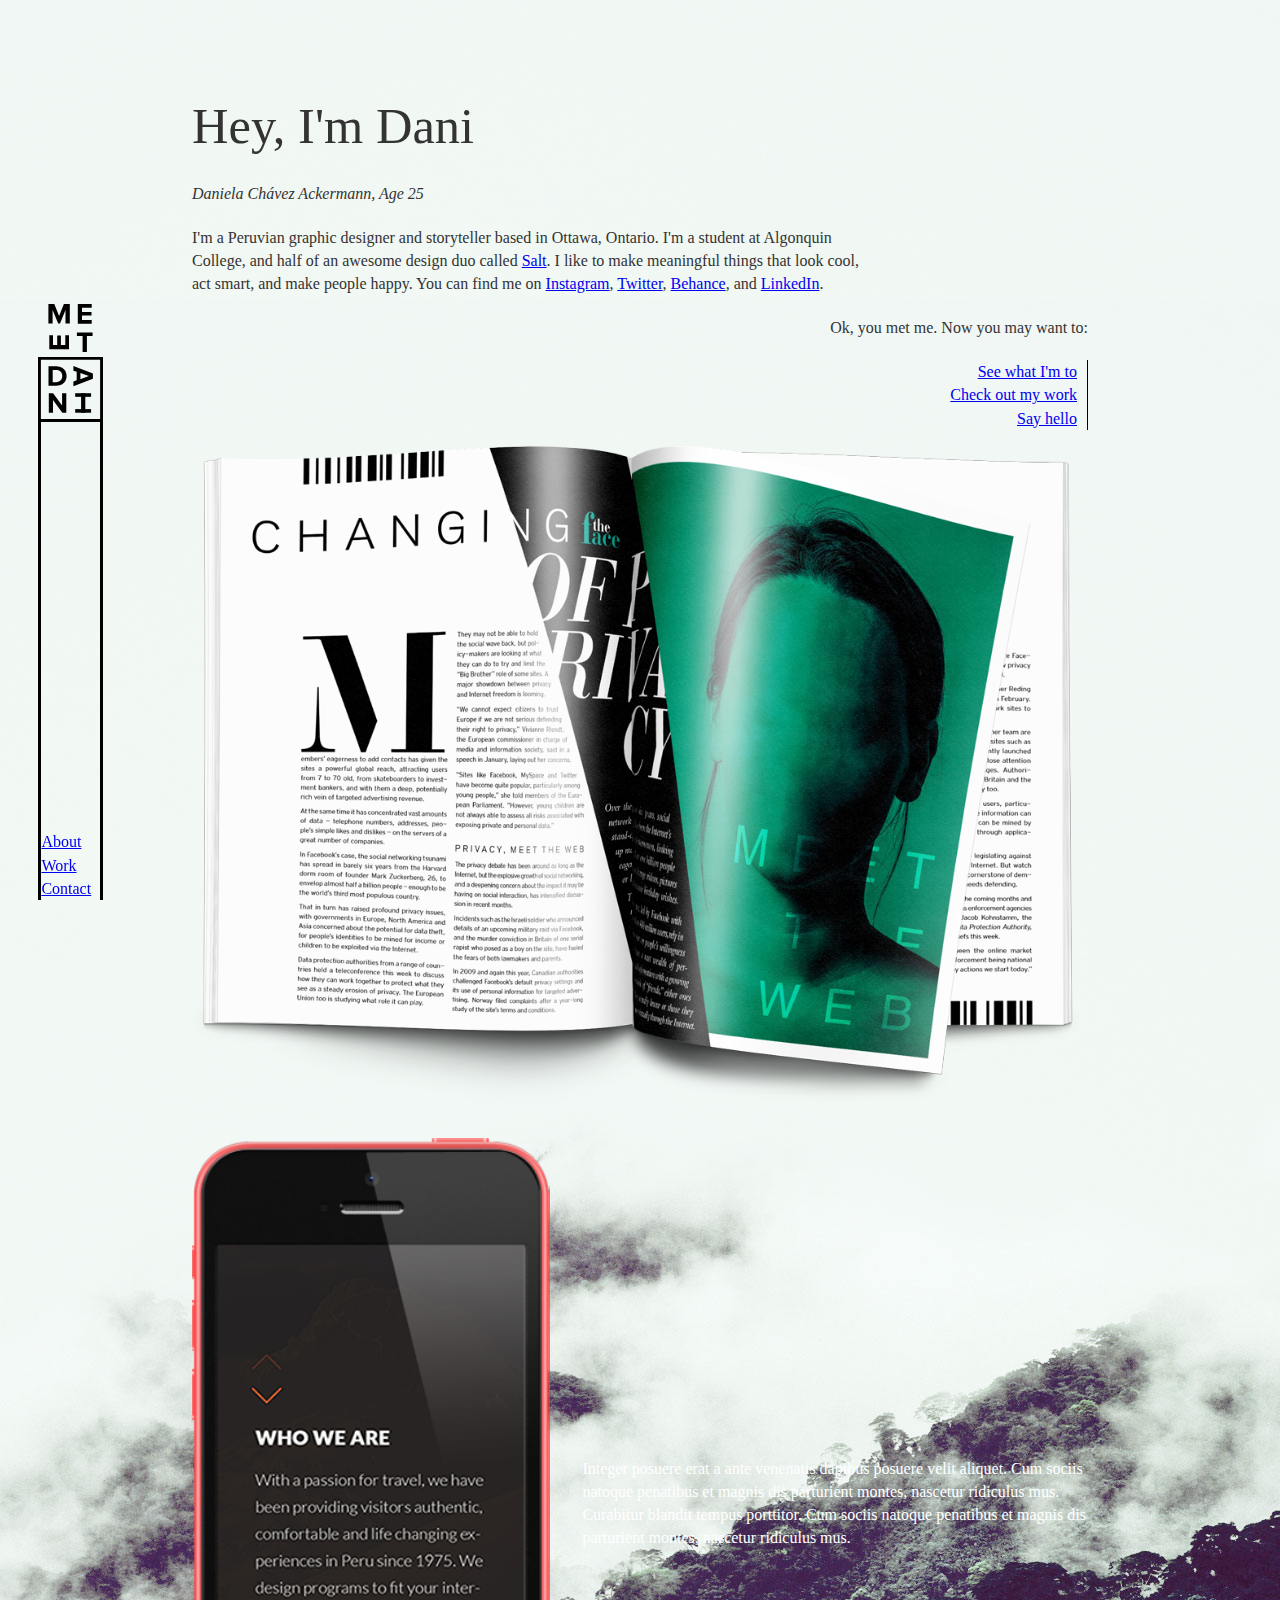
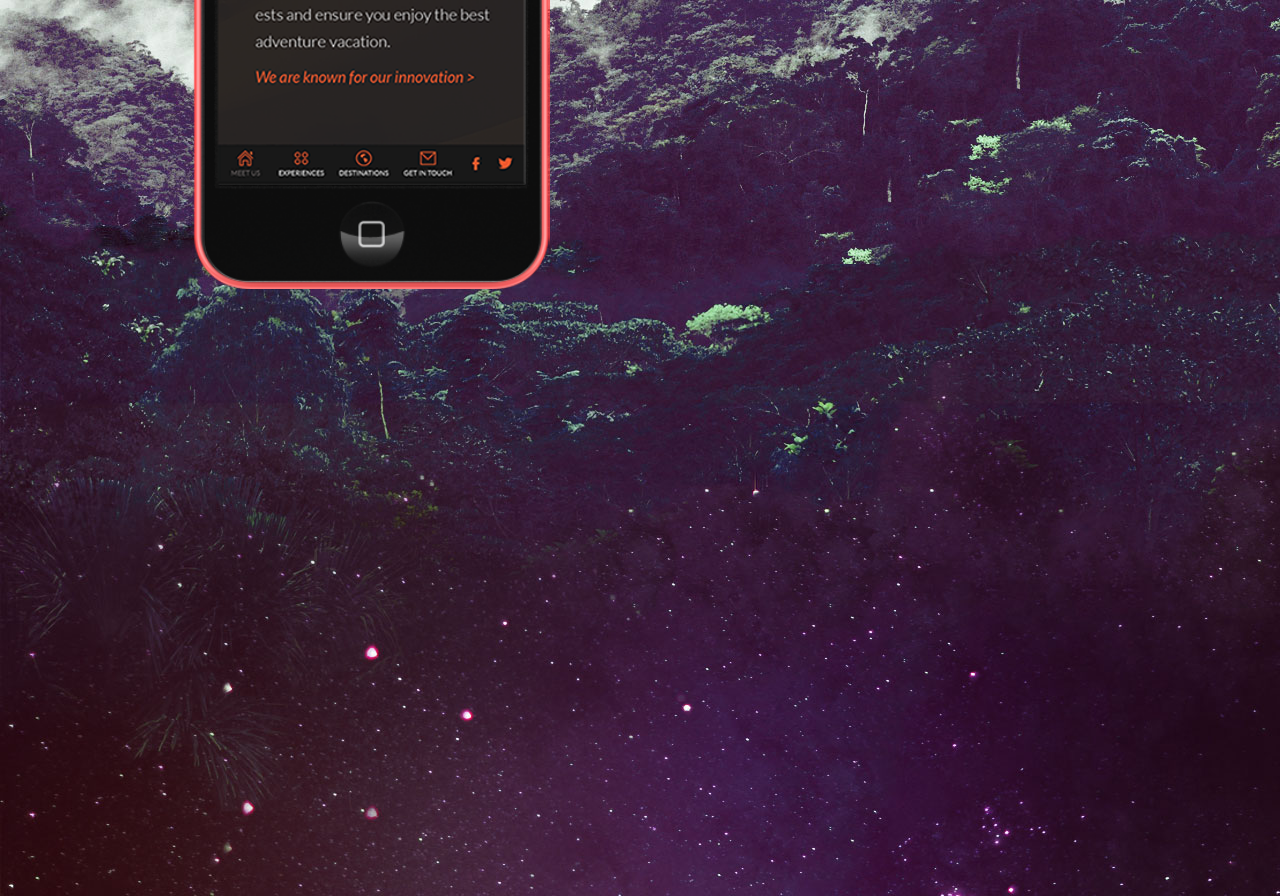
==== commit 86f86fa0: "Fixed Nav appearance" ====
--- a/index.html
+++ b/index.html
@@ -22,7 +22,7 @@
     
     <section>
         <h1>Hey, I'm Dani</h1>
-        <p><em>Daniela Chávez Ackermann, Age 24</em></p>
+        <p><em>Daniela Chávez Ackermann, Age 25</em></p>
         <p class="unit-l-3-4">I'm a Peruvian graphic designer and storyteller based in Ottawa, Ontario. I'm a student at Algonquin College, and half of an awesome design duo called <a href="http://www.justaddsalt.ca">Salt</a>. I like to make meaningful things that look cool, act smart, and make people happy. You can find me on <a href="http://instagram.com/just_addsalt">Instagram</a>, <a href="http://twitter.com/meet_dani">Twitter</a>, <a href="https://www.behance.net/meet_dani">Behance</a>, and <a href="http://ca.linkedin.com/in/danielachavezackermann/">LinkedIn</a>.</p>
         <div class="breadcrumb">
             <p>Ok, you met me. Now you may want to:</p>
@@ -34,7 +34,21 @@
         </div>
     </section>
     
-    <div id="ilike"><div id="ilikecontent"><p>I like words, William Shatner, quantum physics, synonyms, ancient aliens, rocks, the ocean, tacos, Reddit, yoga, my sister, math, front-end coding, big type, puzzles, Harry Potter, thin fabric, Archer, my dog, biology, sundaes, rock n’ roll, dancing, “dancing”, a dude called Jared, the Comedy Network, Game of Thrones, laughing my ass off, my home country, beer, books, taking photos, people-watching, Cape Town, fútbol, Spanish, horror movies, nerdy things, setting friends up, Yoda, bass, not having a cell phone, road trip games, playing cards, poker, barbecue, line art, bright colours, pisco sours, chocolate cake, and your face.</p></div></div>
+    <div id="ilike" class="grid"><div id="ilikecontent" class="unit unit-xs-hidden unit-s-hidden unit-m-1 unit-l-1"><p>I like words, William Shatner, quantum physics, synonyms, ancient aliens, rocks, the ocean, tacos, Reddit, yoga, my sister, math, front-end coding, big type, puzzles, Harry Potter, thin fabric, Archer, my dog, biology, sundaes, rock n’ roll, dancing, “dancing”, a dude called Jared, the Comedy Network, Game of Thrones, laughing my ass off, my home country, beer, books, taking photos, people-watching, Cape Town, fútbol, Spanish, horror movies, nerdy things, setting friends up, Yoda, bass, not having a cell phone, road trip games, playing cards, poker, barbecue, line art, bright colours, pisco sours, chocolate cake, and your face.</p></div></div>
+    
+    <section id="work" class="portfolio">
+        <div class="unit unit-xs-1 unit-s-1 unit-m-1 unit-l-1">
+            <img src="images/portfolio/piece1.png" class="flex-img">
+        </div>
+        <div class="grid grid-middle">
+            <div class="unit unit-xs-1 unit-s-1 unit-m-2-5 unit-l-2-5">
+                <img src="images/portfolio/explorandes.png" class="flex-img">
+            </div>
+            <p class="unit unit-xs-1 unit-s-1 unit-m-3-5 unit-l-3-5 pad-left">
+                Integer posuere erat a ante venenatis dapibus posuere velit aliquet. Cum sociis natoque penatibus et magnis dis parturient montes, nascetur ridiculus mus. Curabitur blandit tempus porttitor. Cum sociis natoque penatibus et magnis dis parturient montes, nascetur ridiculus mus.
+            </p>
+        </div>
+    </section>
     
 </body>
 </html>--- a/css/grid.css
+++ b/css/grid.css
@@ -26,7 +26,7 @@
 .unit {
   letter-spacing: normal;
   text-rendering: auto;
-  vertical-align: top;
+  vertical-align: middle;
   word-spacing: normal;
   display: inline-block;
   visibility: visible;
@@ -353,5 +353,9 @@
   display: inline-block;
   visibility: visible;
 }
-
-}
+    
+.margin-left {
+    margin-left: 3rem;
+}
+
+}
--- a/css/general.css
+++ b/css/general.css
@@ -204,3 +204,11 @@
 	0% { top: 100%; }
 	100% { top: -170%; }
 }
+
+#work {
+    color: #fff;
+}
+
+.pad-left {
+    padding-left: 2rem;
+}